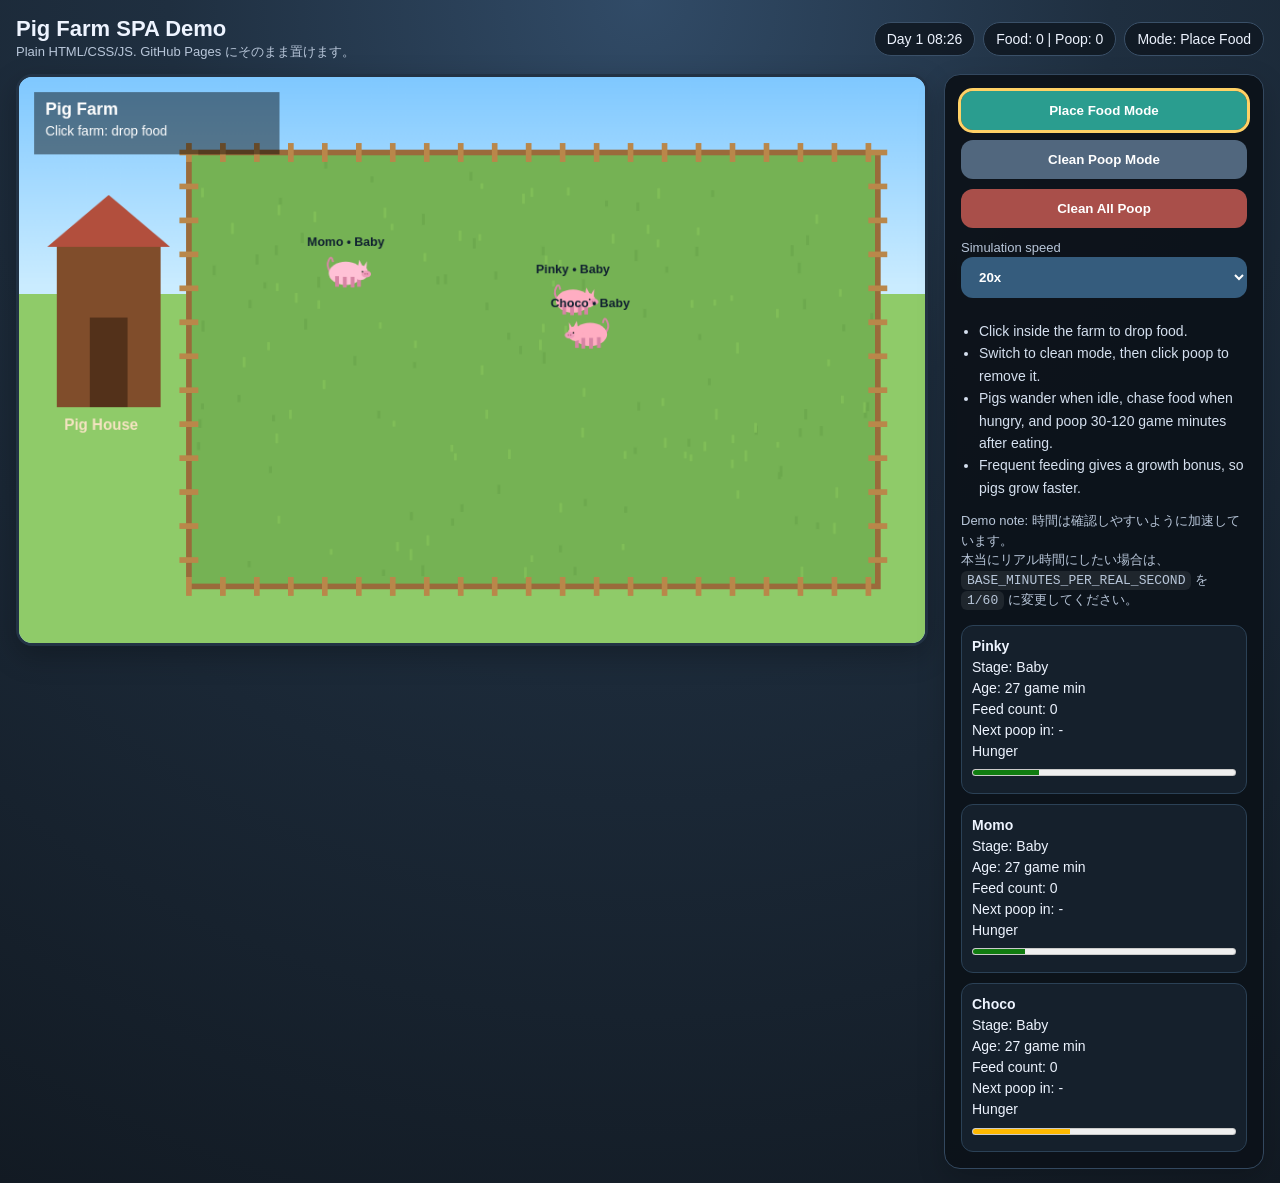
==== farm.html @ 3fdd03d8 "Add files via upload" ====
<!DOCTYPE html>
<html lang="en">
<head>
  <meta charset="UTF-8" />
  <meta name="viewport" content="width=device-width, initial-scale=1.0" />
  <title>Pig Farm SPA Demo</title>
  <style>
    :root {
      --bg: #18222f;
      --panel: #0f1720;
      --panel-border: #33485f;
      --text: #eef4ff;
      --muted: #b8c6d9;
      --button: #355c7d;
      --button-alt: #51677e;
      --danger: #a94f4a;
      --accent: #ffd166;
    }

    * {
      box-sizing: border-box;
    }

    body {
      margin: 0;
      font-family: Arial, sans-serif;
      color: var(--text);
      background:
        radial-gradient(circle at top, #314b67 0%, #1f2f40 35%, #121a23 100%);
    }

    .wrapper {
      max-width: 1280px;
      margin: 0 auto;
      padding: 16px;
    }

    .topbar {
      display: flex;
      justify-content: space-between;
      align-items: center;
      gap: 12px;
      flex-wrap: wrap;
      margin-bottom: 12px;
    }

    .topbar strong {
      font-size: 22px;
    }

    .small {
      font-size: 13px;
      color: var(--muted);
      line-height: 1.5;
    }

    .badges {
      display: flex;
      flex-wrap: wrap;
      gap: 8px;
    }

    .badge {
      background: rgba(16, 25, 35, 0.9);
      border: 1px solid #3a5068;
      border-radius: 999px;
      padding: 8px 12px;
      font-size: 14px;
    }

    .layout {
      display: grid;
      grid-template-columns: minmax(320px, 1fr) 320px;
      gap: 16px;
      align-items: start;
    }

    canvas {
      width: 100%;
      height: auto;
      display: block;
      border-radius: 16px;
      border: 3px solid #223244;
      background: #9ad4ff;
      box-shadow: 0 10px 28px rgba(0, 0, 0, 0.25);
    }

    .panel {
      background: rgba(12, 18, 26, 0.95);
      border: 1px solid var(--panel-border);
      border-radius: 16px;
      padding: 16px;
      box-shadow: 0 10px 28px rgba(0, 0, 0, 0.18);
    }

    button,
    select {
      width: 100%;
      padding: 12px 14px;
      border: 0;
      border-radius: 12px;
      margin-bottom: 10px;
      color: white;
      font-weight: 700;
      cursor: pointer;
      background: var(--button);
    }

    button.secondary {
      background: var(--button-alt);
    }

    button.danger {
      background: var(--danger);
    }

    button.active {
      outline: 3px solid var(--accent);
      background: #2a9d8f;
    }

    code {
      background: rgba(255,255,255,0.08);
      padding: 2px 6px;
      border-radius: 6px;
    }

    .legend {
      font-size: 14px;
      line-height: 1.6;
      margin: 12px 0;
      color: #d5e0ef;
    }

    .legend ul {
      padding-left: 18px;
      margin: 8px 0 0;
    }

    .stats {
      display: grid;
      gap: 10px;
      margin-top: 14px;
    }

    .card {
      background: #15202c;
      border: 1px solid #2b4156;
      border-radius: 12px;
      padding: 10px;
      font-size: 14px;
      line-height: 1.5;
    }

    meter {
      width: 100%;
      height: 14px;
      margin-top: 4px;
    }

    @media (max-width: 980px) {
      .layout {
        grid-template-columns: 1fr;
      }
    }
  </style>
</head>
<body>
  <div class="wrapper">
    <div class="topbar">
      <div>
        <strong>Pig Farm SPA Demo</strong>
        <div class="small">Plain HTML/CSS/JS. GitHub Pages にそのまま置けます。</div>
      </div>

      <div class="badges">
        <div class="badge" id="gameClock">Day 1 08:00</div>
        <div class="badge" id="worldInfo">Food: 0 | Poop: 0</div>
        <div class="badge" id="modeInfo">Mode: Place Food</div>
      </div>
    </div>

    <div class="layout">
      <div>
        <canvas id="gameCanvas" width="960" height="600"></canvas>
      </div>

      <div class="panel">
        <button id="foodModeBtn" class="active">Place Food Mode</button>
        <button id="cleanModeBtn" class="secondary">Clean Poop Mode</button>
        <button id="cleanAllBtn" class="danger">Clean All Poop</button>

        <label class="small" for="speedSelect">Simulation speed</label>
        <select id="speedSelect">
          <option value="1">1x</option>
          <option value="5">5x</option>
          <option value="20" selected>20x</option>
          <option value="60">60x</option>
        </select>

        <div class="legend">
          <ul>
            <li>Click inside the farm to drop food.</li>
            <li>Switch to clean mode, then click poop to remove it.</li>
            <li>Pigs wander when idle, chase food when hungry, and poop 30-120 game minutes after eating.</li>
            <li>Frequent feeding gives a growth bonus, so pigs grow faster.</li>
          </ul>
        </div>

        <div class="small">
          Demo note: 時間は確認しやすいように加速しています。<br />
          本当にリアル時間にしたい場合は、
          <code>BASE_MINUTES_PER_REAL_SECOND</code> を <code>1/60</code> に変更してください。
        </div>

        <div id="stats" class="stats"></div>
      </div>
    </div>
  </div>

  <script>
    (() => {
      const canvas = document.getElementById("gameCanvas");
      const ctx = canvas.getContext("2d");

      const gameClockEl = document.getElementById("gameClock");
      const worldInfoEl = document.getElementById("worldInfo");
      const modeInfoEl = document.getElementById("modeInfo");
      const statsEl = document.getElementById("stats");

      const foodModeBtn = document.getElementById("foodModeBtn");
      const cleanModeBtn = document.getElementById("cleanModeBtn");
      const cleanAllBtn = document.getElementById("cleanAllBtn");
      const speedSelect = document.getElementById("speedSelect");

      const farm = { x: 180, y: 80, w: 730, h: 460 };
      const house = { x: 40, y: 180, w: 110, h: 170 };

      // 1 real second = 1 game minute
      // If you want real-time digestion later, use 1/60.
      const BASE_MINUTES_PER_REAL_SECOND = 1;

      const NAMES = ["Pinky", "Momo", "Choco"];

      const world = {
        minute: 8 * 60,
        pigs: [],
        foods: [],
        poops: [],
        mode: "food",
        speedMultiplier: Number(speedSelect.value)
      };

      let nextPigId = 1;
      let lastTs = performance.now();

      function rand(min, max) {
        return Math.random() * (max - min) + min;
      }

      function clamp(value, min, max) {
        return Math.max(min, Math.min(max, value));
      }

      function distance(ax, ay, bx, by) {
        return Math.hypot(ax - bx, ay - by);
      }

      function pointInRect(x, y, rect) {
        return x >= rect.x && x <= rect.x + rect.w && y >= rect.y && y <= rect.y + rect.h;
      }

      function pick(arr) {
        return arr[Math.floor(Math.random() * arr.length)];
      }

      function formatClock(totalMinutes) {
        const day = Math.floor(totalMinutes / (24 * 60)) + 1;
        const dayMinutes = Math.floor(totalMinutes % (24 * 60));
        const hh = String(Math.floor(dayMinutes / 60)).padStart(2, "0");
        const mm = String(dayMinutes % 60).padStart(2, "0");
        return `Day ${day} ${hh}:${mm}`;
      }

      function getGrowthStage(pig) {
        const growthScore = pig.ageMinutes + pig.growthBonus;

        if (growthScore < 120) return { name: "Baby", size: 15, speed: 34 };
        if (growthScore < 320) return { name: "Young", size: 20, speed: 38 };
        if (growthScore < 650) return { name: "Adult", size: 26, speed: 35 };
        if (growthScore < 980) return { name: "Old", size: 30, speed: 28 };
        return { name: "Old Old", size: 34, speed: 22 };
      }

      const grassBlades = Array.from({ length: 150 }, () => ({
        x: rand(farm.x + 6, farm.x + farm.w - 6),
        y: rand(farm.y + 8, farm.y + farm.h - 8),
        h: rand(6, 12),
        color: Math.random() > 0.5 ? "#6da94e" : "#80be58"
      }));

      function createPig(name, x, y) {
        return {
          id: nextPigId++,
          name,
          x,
          y,
          targetX: x,
          targetY: y,
          vx: 0,
          vy: 0,
          wanderTimer: 0,
          hunger: rand(10, 35),
          ageMinutes: 0,
          growthBonus: 0,
          feedCount: 0,
          lastFedAt: -99999,
          digestion: [],
          color: pick(["#f7b4c7", "#ffc1d6", "#ffadc2"]),
          stage: "Baby",
          size: 15,
          moveSpeed: 34
        };
      }

      function spawnPig(name) {
        world.pigs.push(
          createPig(
            name,
            rand(farm.x + 50, farm.x + farm.w - 50),
            rand(farm.y + 50, farm.y + farm.h - 50)
          )
        );
      }

      function setMode(mode) {
        world.mode = mode;
        foodModeBtn.classList.toggle("active", mode === "food");
        cleanModeBtn.classList.toggle("active", mode === "clean");
        modeInfoEl.textContent = `Mode: ${mode === "food" ? "Place Food" : "Clean Poop"}`;
        canvas.style.cursor = mode === "food" ? "copy" : "crosshair";
      }

      function dropFood(x, y) {
        world.foods.push({
          x,
          y,
          r: 6 + Math.random() * 2
        });
      }

      function createPoopNearPig(pig) {
        const angle = rand(0, Math.PI * 2);
        const gap = pig.size + 10;

        world.poops.push({
          x: clamp(pig.x + Math.cos(angle) * gap, farm.x + 12, farm.x + farm.w - 12),
          y: clamp(pig.y + Math.sin(angle) * gap, farm.y + 12, farm.y + farm.h - 12),
          size: rand(8, 12),
          createdAt: world.minute
        });
      }

      function feedPig(pig) {
        const sinceLastFeed = world.minute - pig.lastFedAt;

        pig.hunger = Math.max(0, pig.hunger - 55);
        pig.feedCount += 1;

        // Basic growth boost
        pig.growthBonus += 24;

        // Extra growth if fed often
        if (sinceLastFeed <= 90) {
          pig.growthBonus += 36;
        }

        pig.lastFedAt = world.minute;

        // Poop after 30-120 game minutes
        pig.digestion.push(world.minute + rand(30, 120));
      }

      function nearestFood(pig) {
        let best = null;
        let bestDist = Infinity;

        for (const food of world.foods) {
          const d = distance(pig.x, pig.y, food.x, food.y);
          if (d < bestDist) {
            bestDist = d;
            best = food;
          }
        }

        return best ? { food: best, dist: bestDist } : null;
      }

      function chooseWanderTarget(pig) {
        pig.targetX = rand(farm.x + 30, farm.x + farm.w - 30);
        pig.targetY = rand(farm.y + 30, farm.y + farm.h - 30);
        pig.wanderTimer = rand(1.5, 4.5);
      }

      function updatePig(pig, dt, gameDt) {
        pig.ageMinutes += gameDt;
        pig.hunger = clamp(pig.hunger + gameDt * 0.12, 0, 100);

        const stage = getGrowthStage(pig);
        pig.stage = stage.name;
        pig.size = stage.size;
        pig.moveSpeed = stage.speed;

        // Check poop timers
        const remainingDigest = [];
        for (const dueAt of pig.digestion) {
          if (world.minute >= dueAt) {
            createPoopNearPig(pig);
          } else {
            remainingDigest.push(dueAt);
          }
        }
        pig.digestion = remainingDigest;

        const targetFood = nearestFood(pig);
        const hungry = pig.hunger >= 22;

        if (targetFood && hungry) {
          pig.targetX = targetFood.food.x;
          pig.targetY = targetFood.food.y;
        } else {
          pig.wanderTimer -= dt;
          if (pig.wanderTimer <= 0 || distance(pig.x, pig.y, pig.targetX, pig.targetY) < 12) {
            chooseWanderTarget(pig);
          }
        }

        const dx = pig.targetX - pig.x;
        const dy = pig.targetY - pig.y;
        const len = Math.hypot(dx, dy);

        if (len > 1) {
          pig.vx = (dx / len) * pig.moveSpeed;
          pig.vy = (dy / len) * pig.moveSpeed;
          pig.x += pig.vx * dt;
          pig.y += pig.vy * dt;
        } else {
          pig.vx *= 0.9;
          pig.vy *= 0.9;
        }

        pig.x = clamp(pig.x, farm.x + pig.size, farm.x + farm.w - pig.size);
        pig.y = clamp(pig.y, farm.y + pig.size, farm.y + farm.h - pig.size);

        for (let i = world.foods.length - 1; i >= 0; i--) {
          const food = world.foods[i];
          if (distance(pig.x, pig.y, food.x, food.y) <= pig.size + food.r + 4) {
            world.foods.splice(i, 1);
            feedPig(pig);
            break;
          }
        }
      }

      function update(dt) {
        const gameDt = dt * BASE_MINUTES_PER_REAL_SECOND * world.speedMultiplier;
        world.minute += gameDt;

        for (const pig of world.pigs) {
          updatePig(pig, dt, gameDt);
        }

        gameClockEl.textContent = formatClock(world.minute);
        worldInfoEl.textContent = `Food: ${world.foods.length} | Poop: ${world.poops.length}`;
        renderStats();
      }

      function drawFence(rect) {
        ctx.strokeStyle = "#9a6b3b";
        ctx.lineWidth = 6;
        ctx.strokeRect(rect.x, rect.y, rect.w, rect.h);

        ctx.fillStyle = "#b9874a";

        for (let x = rect.x; x <= rect.x + rect.w; x += 36) {
          ctx.fillRect(x - 3, rect.y - 10, 6, 20);
          ctx.fillRect(x - 3, rect.y + rect.h - 10, 6, 20);
        }

        for (let y = rect.y; y <= rect.y + rect.h; y += 36) {
          ctx.fillRect(rect.x - 10, y - 3, 20, 6);
          ctx.fillRect(rect.x + rect.w - 10, y - 3, 20, 6);
        }
      }

      function drawFarmBackground() {
        ctx.clearRect(0, 0, canvas.width, canvas.height);

        const sky = ctx.createLinearGradient(0, 0, 0, 220);
        sky.addColorStop(0, "#7fc8ff");
        sky.addColorStop(1, "#caecff");
        ctx.fillStyle = sky;
        ctx.fillRect(0, 0, canvas.width, canvas.height);

        ctx.fillStyle = "#8fcb69";
        ctx.fillRect(0, 230, canvas.width, canvas.height - 230);

        ctx.fillStyle = "#75b254";
        ctx.fillRect(farm.x, farm.y, farm.w, farm.h);

        for (const blade of grassBlades) {
          ctx.fillStyle = blade.color;
          ctx.fillRect(blade.x, blade.y, 3, blade.h);
        }

        drawFence(farm);

        // Pig house
        ctx.fillStyle = "#804d2b";
        ctx.fillRect(house.x, house.y, house.w, house.h);

        ctx.beginPath();
        ctx.moveTo(house.x - 10, house.y);
        ctx.lineTo(house.x + house.w / 2, house.y - 55);
        ctx.lineTo(house.x + house.w + 10, house.y);
        ctx.closePath();
        ctx.fillStyle = "#b24f3d";
        ctx.fill();

        ctx.fillStyle = "#53311a";
        ctx.fillRect(house.x + 35, house.y + 75, 40, 95);

        ctx.fillStyle = "#f5e4c2";
        ctx.font = "bold 16px sans-serif";
        ctx.textAlign = "left";
        ctx.fillText("Pig House", house.x + 8, house.y + house.h + 24);
      }

      function drawFood(food) {
        ctx.fillStyle = "#f8c146";
        ctx.beginPath();
        ctx.arc(food.x, food.y, food.r, 0, Math.PI * 2);
        ctx.fill();

        ctx.fillStyle = "#d89a16";
        ctx.beginPath();
        ctx.arc(food.x - 2, food.y - 2, food.r * 0.35, 0, Math.PI * 2);
        ctx.fill();
      }

      function drawPoop(poop) {
        ctx.fillStyle = "#5a3b21";
        ctx.beginPath();
        ctx.arc(poop.x - 4, poop.y + 3, poop.size * 0.6, 0, Math.PI * 2);
        ctx.arc(poop.x + 3, poop.y + 2, poop.size * 0.52, 0, Math.PI * 2);
        ctx.arc(poop.x, poop.y - 3, poop.size * 0.48, 0, Math.PI * 2);
        ctx.fill();
      }

      function drawPig(pig) {
        ctx.save();
        ctx.translate(pig.x, pig.y);

        const facing = pig.vx < -0.5 ? -1 : 1;
        ctx.scale(facing, 1);

        // Tail
        ctx.strokeStyle = "#d988a7";
        ctx.lineWidth = 2;
        ctx.beginPath();
        ctx.moveTo(-pig.size * 1.1, -2);
        ctx.quadraticCurveTo(-pig.size * 1.4, -8, -pig.size * 1.2, -14);
        ctx.quadraticCurveTo(-pig.size * 1.0, -20, -pig.size * 0.9, -12);
        ctx.stroke();

        // Body
        ctx.fillStyle = pig.color;
        ctx.beginPath();
        ctx.ellipse(0, 0, pig.size * 1.2, pig.size * 0.82, 0, 0, Math.PI * 2);
        ctx.fill();

        // Legs
        ctx.fillStyle = "#d784a4";
        ctx.fillRect(-pig.size * 0.75, pig.size * 0.2, 4, pig.size * 0.75);
        ctx.fillRect(-pig.size * 0.2, pig.size * 0.25, 4, pig.size * 0.75);
        ctx.fillRect(pig.size * 0.35, pig.size * 0.25, 4, pig.size * 0.75);
        ctx.fillRect(pig.size * 0.8, pig.size * 0.2, 4, pig.size * 0.75);

        // Head
        ctx.fillStyle = pig.color;
        ctx.beginPath();
        ctx.arc(pig.size * 1.05, -pig.size * 0.05, pig.size * 0.52, 0, Math.PI * 2);
        ctx.fill();

        // Ears
        ctx.beginPath();
        ctx.moveTo(pig.size * 0.85, -pig.size * 0.42);
        ctx.lineTo(pig.size * 0.95, -pig.size * 0.95);
        ctx.lineTo(pig.size * 1.2, -pig.size * 0.48);
        ctx.closePath();
        ctx.fill();

        ctx.beginPath();
        ctx.moveTo(pig.size * 1.2, -pig.size * 0.35);
        ctx.lineTo(pig.size * 1.5, -pig.size * 0.85);
        ctx.lineTo(pig.size * 1.45, -pig.size * 0.2);
        ctx.closePath();
        ctx.fill();

        // Snout
        ctx.fillStyle = "#ef9dbc";
        ctx.beginPath();
        ctx.ellipse(
          pig.size * 1.45,
          pig.size * 0.05,
          pig.size * 0.34,
          pig.size * 0.24,
          0,
          0,
          Math.PI * 2
        );
        ctx.fill();

        ctx.fillStyle = "#b25a77";
        ctx.beginPath();
        ctx.arc(pig.size * 1.37, pig.size * 0.05, pig.size * 0.05, 0, Math.PI * 2);
        ctx.arc(pig.size * 1.53, pig.size * 0.05, pig.size * 0.05, 0, Math.PI * 2);
        ctx.fill();

        // Eye
        ctx.fillStyle = "#222";
        ctx.beginPath();
        ctx.arc(pig.size * 1.18, -pig.size * 0.12, pig.size * 0.06, 0, Math.PI * 2);
        ctx.fill();

        ctx.restore();

        // Label
        ctx.fillStyle = "#102030";
        ctx.font = "bold 13px sans-serif";
        ctx.textAlign = "center";
        ctx.fillText(`${pig.name} • ${pig.stage}`, pig.x, pig.y - pig.size - 14);
      }

      function renderStats() {
        statsEl.innerHTML = world.pigs
          .map((pig) => {
            const nextPoop =
              pig.digestion.length > 0
                ? Math.max(
                    0,
                    Math.min(...pig.digestion.map((d) => d - world.minute))
                  ).toFixed(0)
                : "-";

            return `
              <div class="card">
                <strong>${pig.name}</strong><br>
                Stage: ${pig.stage}<br>
                Age: ${pig.ageMinutes.toFixed(0)} game min<br>
                Feed count: ${pig.feedCount}<br>
                Next poop in: ${nextPoop === "-" ? "-" : `${nextPoop} game min`}<br>
                Hunger
                <meter min="0" max="100" low="25" high="70" optimum="0" value="${pig.hunger.toFixed(0)}"></meter>
              </div>
            `;
          })
          .join("");
      }

      function render() {
        drawFarmBackground();

        for (const food of world.foods) drawFood(food);
        for (const poop of world.poops) drawPoop(poop);
        for (const pig of world.pigs) drawPig(pig);

        ctx.fillStyle = "rgba(0, 0, 0, 0.45)";
        ctx.fillRect(16, 16, 260, 66);

        ctx.fillStyle = "#fff";
        ctx.textAlign = "left";
        ctx.font = "bold 18px sans-serif";
        ctx.fillText("Pig Farm", 28, 40);

        ctx.font = "14px sans-serif";
        ctx.fillText(
          `Click farm: ${world.mode === "food" ? "drop food" : "clean poop"}`,
          28,
          62
        );
      }

      function gameLoop(ts) {
        const dt = Math.min(0.05, (ts - lastTs) / 1000);
        lastTs = ts;

        update(dt);
        render();

        requestAnimationFrame(gameLoop);
      }

      canvas.addEventListener("click", (event) => {
        const rect = canvas.getBoundingClientRect();
        const x = (event.clientX - rect.left) * (canvas.width / rect.width);
        const y = (event.clientY - rect.top) * (canvas.height / rect.height);

        if (!pointInRect(x, y, farm)) return;

        if (world.mode === "food") {
          dropFood(x, y);
        } else {
          for (let i = world.poops.length - 1; i >= 0; i--) {
            if (distance(x, y, world.poops[i].x, world.poops[i].y) <= world.poops[i].size + 10) {
              world.poops.splice(i, 1);
              break;
            }
          }
        }
      });

      foodModeBtn.addEventListener("click", () => setMode("food"));
      cleanModeBtn.addEventListener("click", () => setMode("clean"));
      cleanAllBtn.addEventListener("click", () => {
        world.poops = [];
      });

      speedSelect.addEventListener("change", () => {
        world.speedMultiplier = Number(speedSelect.value);
      });

      NAMES.forEach(spawnPig);
      setMode("food");
      requestAnimationFrame(gameLoop);
    })();
  </script>
</body>
</html>
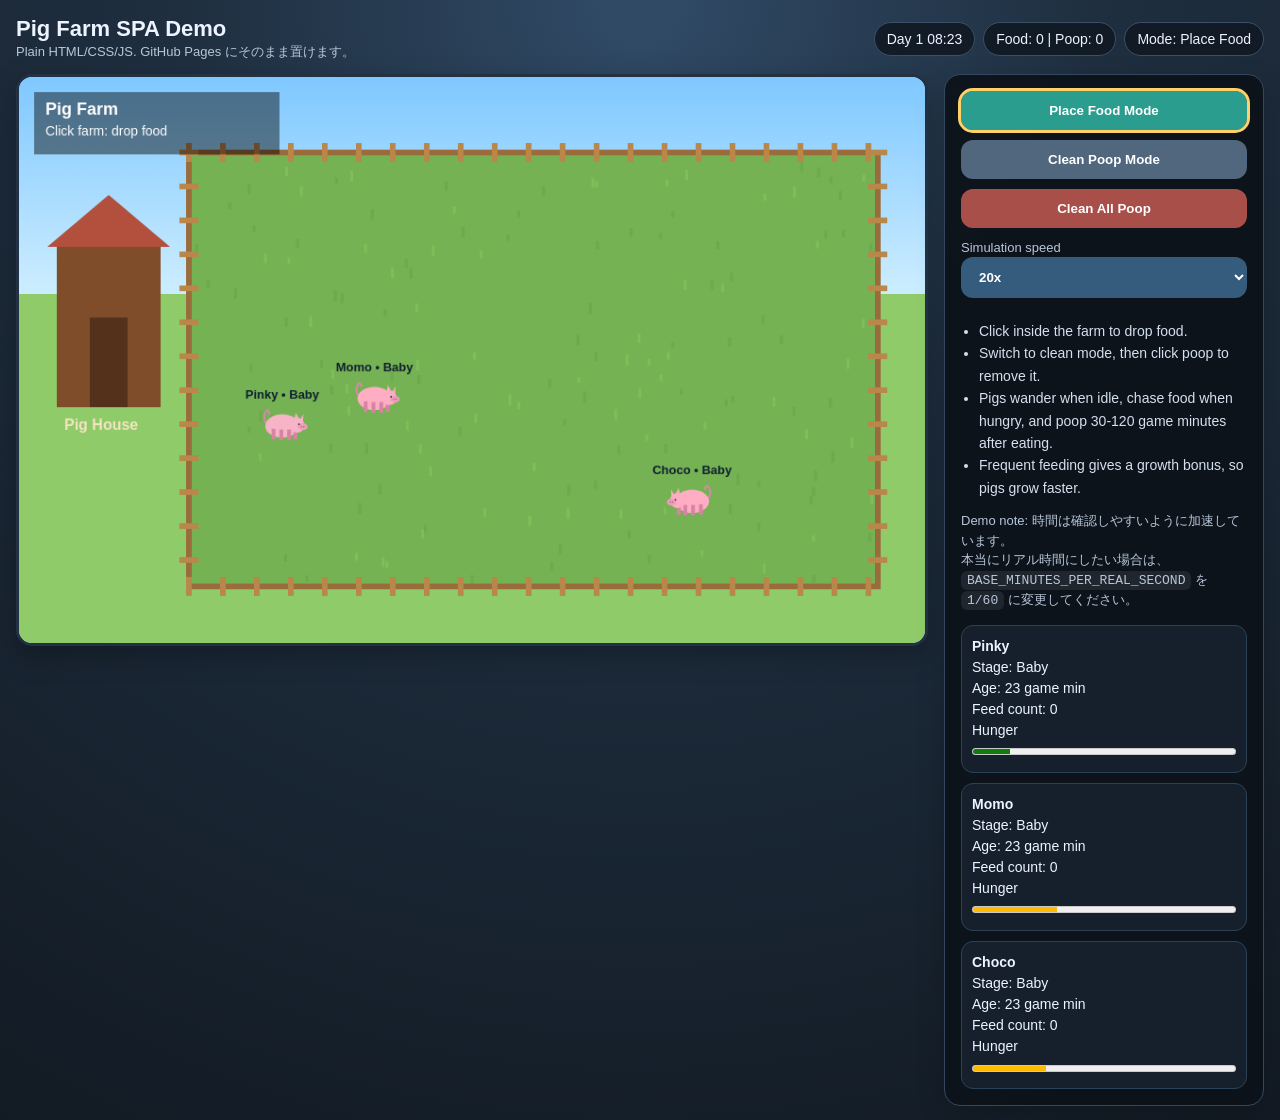
==== commit 5cd9c5d6: "Add files via upload" ====
--- a/farm.html
+++ b/farm.html
@@ -659,7 +659,6 @@
                 Stage: ${pig.stage}<br>
                 Age: ${pig.ageMinutes.toFixed(0)} game min<br>
                 Feed count: ${pig.feedCount}<br>
-                Next poop in: ${nextPoop === "-" ? "-" : `${nextPoop} game min`}<br>
                 Hunger
                 <meter min="0" max="100" low="25" high="70" optimum="0" value="${pig.hunger.toFixed(0)}"></meter>
               </div>
